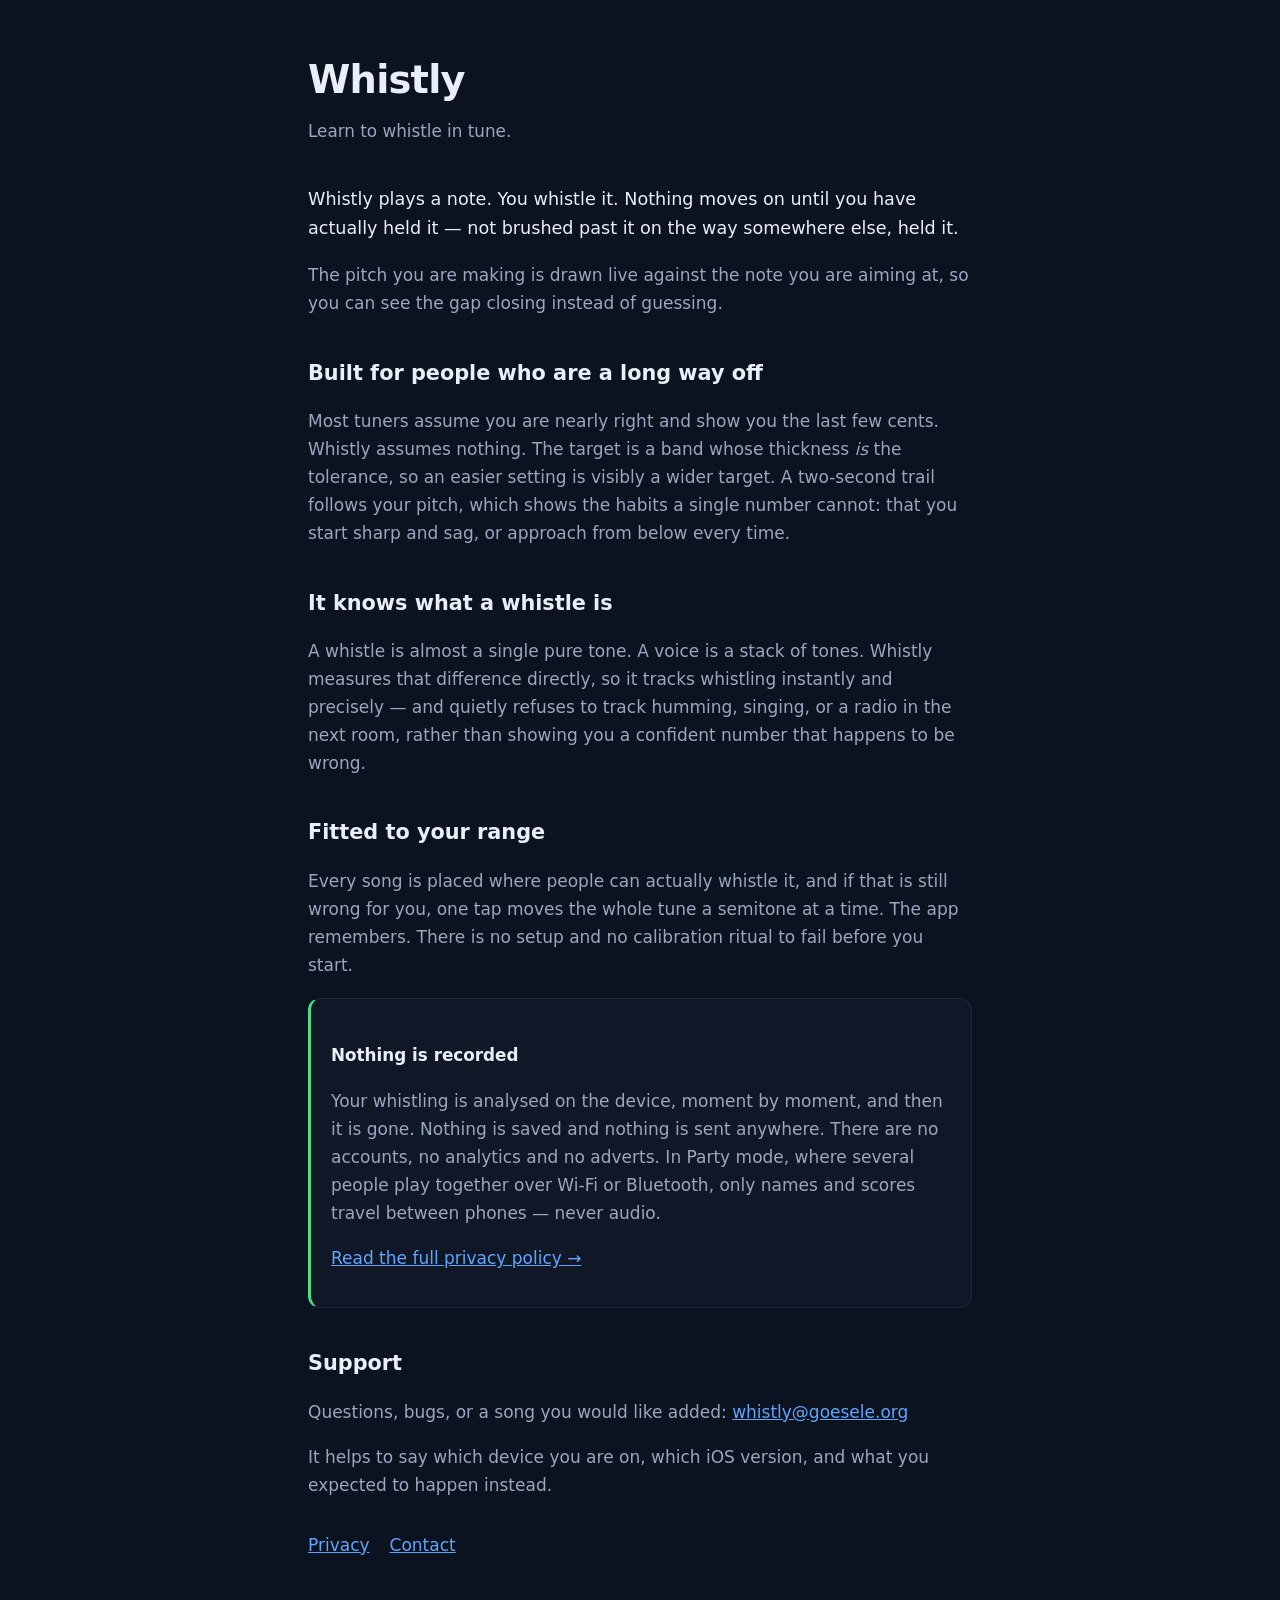
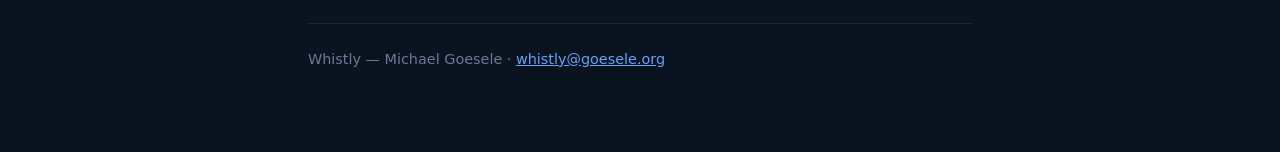
==== index.html @ dcd9896a "The Whistly site: landing, support, and privacy policy Static HTML and one stylesheet. No build step" ====
<!doctype html>
<html lang="en">
<head>
<meta charset="utf-8">
<meta name="viewport" content="width=device-width, initial-scale=1">
<title>Whistly — learn to whistle in tune</title>
<meta name="description" content="Whistly teaches you to whistle in tune. It shows your pitch live against the note you are aiming at, and never records anything.">
<link rel="stylesheet" href="style.css">
</head>
<body>
<div class="wrap">

<header>
  <h1>Whistly</h1>
  <p class="tag">Learn to whistle in tune.</p>
</header>

<p class="lede">Whistly plays a note. You whistle it. Nothing moves on until you have
actually held it — not brushed past it on the way somewhere else, held it.</p>

<p>The pitch you are making is drawn live against the note you are aiming at, so you
can see the gap closing instead of guessing.</p>

<h2>Built for people who are a long way off</h2>

<p>Most tuners assume you are nearly right and show you the last few cents. Whistly
assumes nothing. The target is a band whose thickness <em>is</em> the tolerance, so an
easier setting is visibly a wider target. A two-second trail follows your pitch, which
shows the habits a single number cannot: that you start sharp and sag, or approach from
below every time.</p>

<h2>It knows what a whistle is</h2>

<p>A whistle is almost a single pure tone. A voice is a stack of tones. Whistly measures
that difference directly, so it tracks whistling instantly and precisely — and quietly
refuses to track humming, singing, or a radio in the next room, rather than showing you a
confident number that happens to be wrong.</p>

<h2>Fitted to your range</h2>

<p>Every song is placed where people can actually whistle it, and if that is still wrong
for you, one tap moves the whole tune a semitone at a time. The app remembers. There is
no setup and no calibration ritual to fail before you start.</p>

<div class="panel short">
  <h3>Nothing is recorded</h3>
  <p>Your whistling is analysed on the device, moment by moment, and then it is gone.
  Nothing is saved and nothing is sent anywhere. There are no accounts, no analytics and
  no adverts. In Party mode, where several people play together over Wi-Fi or Bluetooth,
  only names and scores travel between phones — never audio.</p>
  <p><a href="privacy.html">Read the full privacy policy →</a></p>
</div>

<h2>Support</h2>

<p>Questions, bugs, or a song you would like added:
<a href="mailto:whistly@goesele.org">whistly@goesele.org</a></p>

<p>It helps to say which device you are on, which iOS version, and what you expected to
happen instead.</p>

<nav>
  <a href="privacy.html">Privacy</a>
  <a href="mailto:whistly@goesele.org">Contact</a>
</nav>

<footer>
  Whistly — Michael Goesele · <a href="mailto:whistly@goesele.org">whistly@goesele.org</a>
</footer>

</div>
</body>
</html>
---- style.css ----
/* Matches the app: same dark surface, same accent, same restraint. */
:root {
  --bg: #0b1220;
  --panel: #101828;
  --ink: #e9eef7;
  --muted: #9aa7bd;
  --dim: #6b7a94;
  --accent: #60a5fa;
  --green: #4ade80;
}
* { box-sizing: border-box; }
body {
  margin: 0;
  background: var(--bg);
  color: var(--ink);
  font: 17px/1.65 -apple-system, BlinkMacSystemFont, "Segoe UI", system-ui, sans-serif;
  -webkit-text-size-adjust: 100%;
}
.wrap { max-width: 44rem; margin: 0 auto; padding: 3rem 1.25rem 5rem; }
header { margin-bottom: 2.5rem; }
h1 { font-size: 2.4rem; margin: 0 0 .4rem; letter-spacing: -.02em; }
h2 { font-size: 1.3rem; margin: 2.4rem 0 .6rem; }
h3 { font-size: 1.05rem; margin: 1.6rem 0 .4rem; }
.tag { color: var(--muted); font-size: 1.05rem; margin: 0; }
p, li { color: var(--muted); }
strong { color: var(--ink); }
a { color: var(--accent); }
a:hover { color: #93c5fd; }
.panel {
  background: var(--panel);
  border: 1px solid rgba(255,255,255,.06);
  border-radius: 12px;
  padding: 1.1rem 1.25rem;
  margin: 1.2rem 0;
}
.lede { color: var(--ink); font-size: 1.1rem; }
.short { border-left: 3px solid var(--green); }
nav { margin-top: 2rem; display: flex; gap: 1.25rem; flex-wrap: wrap; }
footer {
  margin-top: 4rem; padding-top: 1.5rem;
  border-top: 1px solid rgba(255,255,255,.08);
  color: var(--dim); font-size: .9rem;
}
code { font-family: ui-monospace, SFMono-Regular, Menlo, monospace; font-size: .92em; }
ul { padding-left: 1.2rem; }
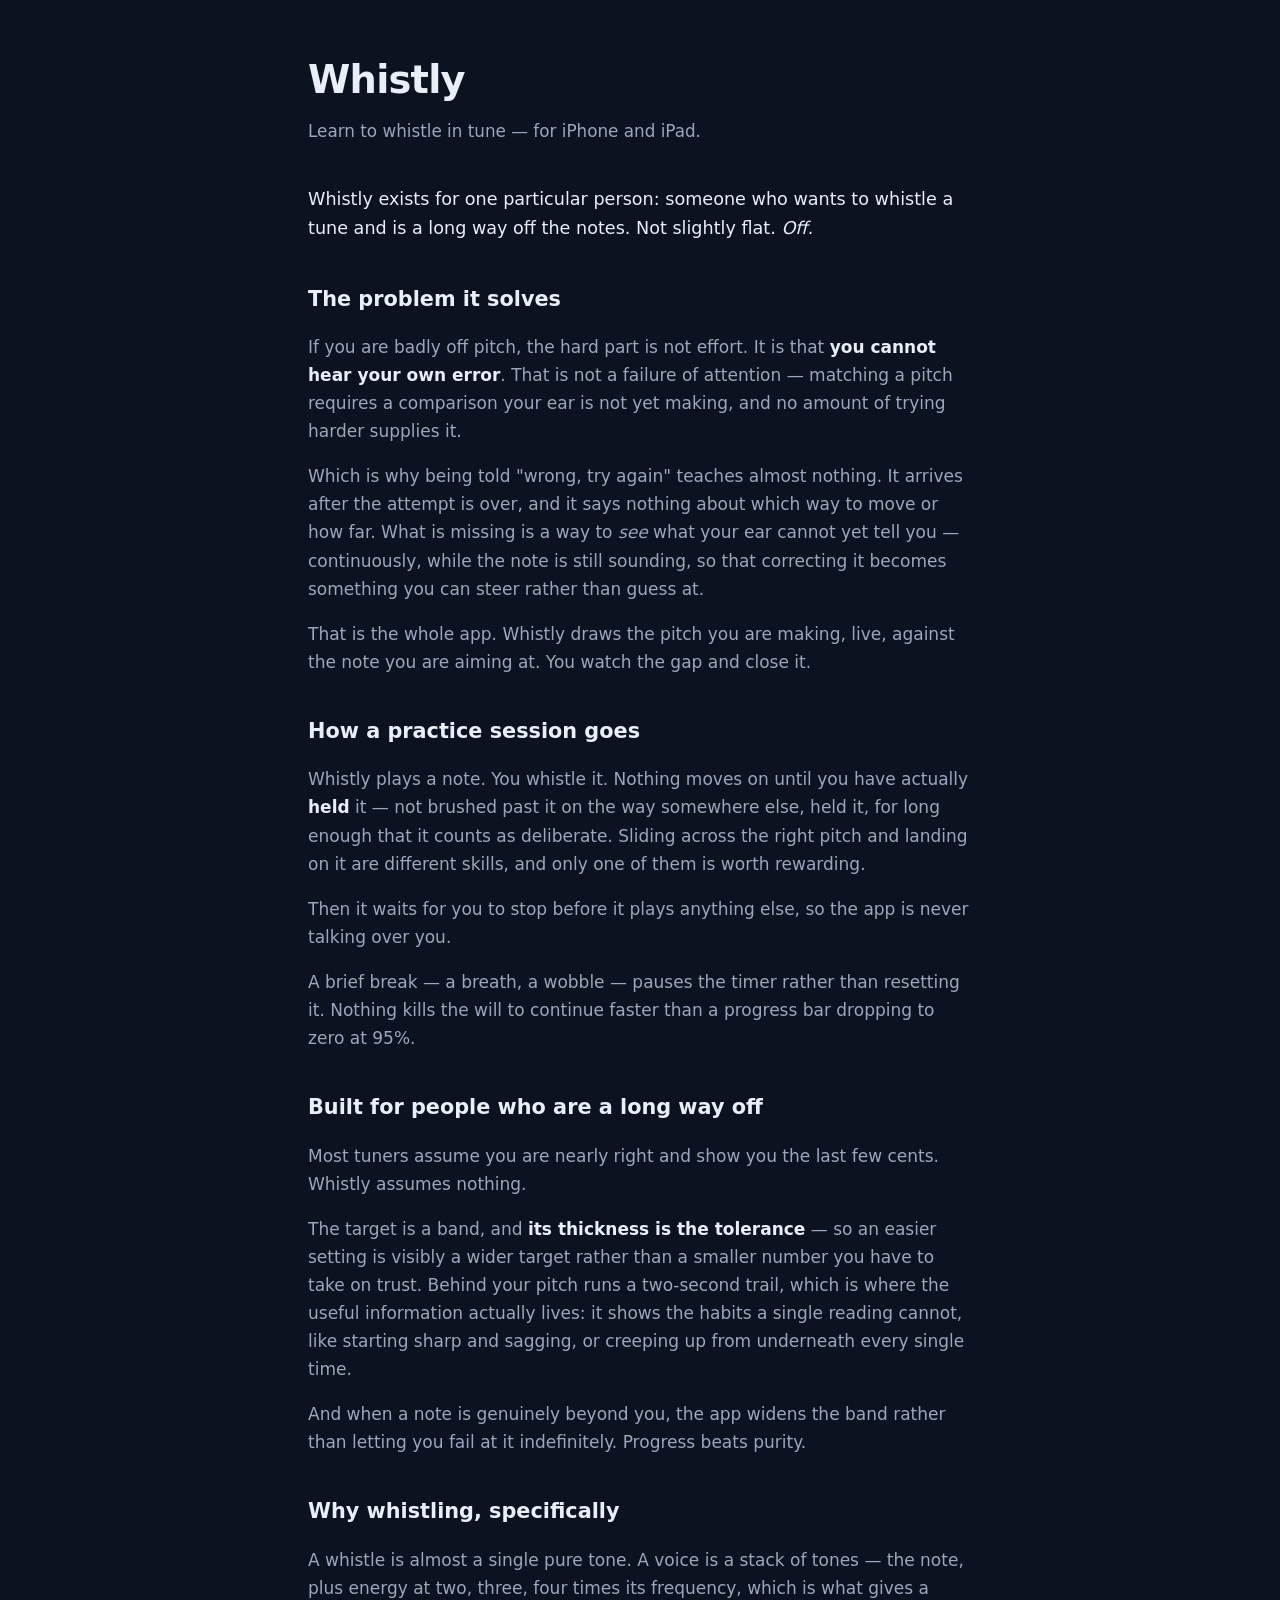
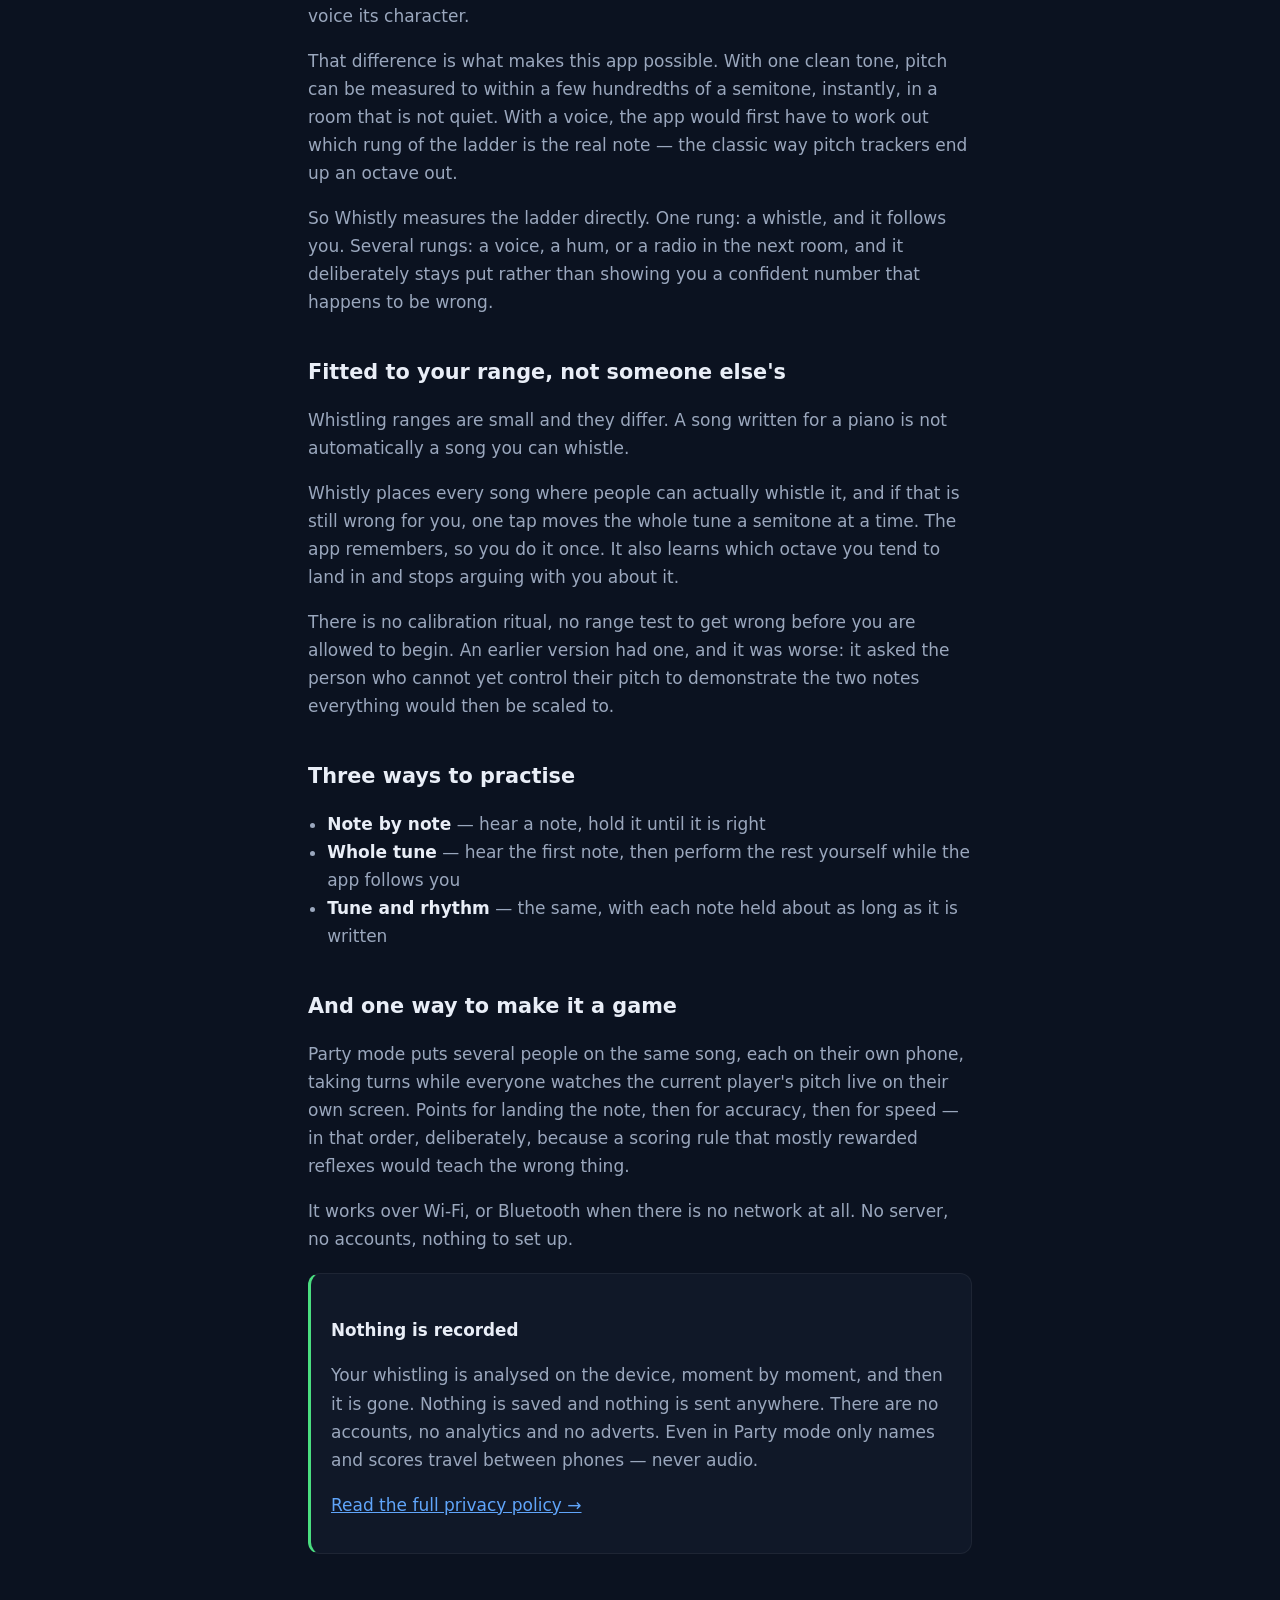
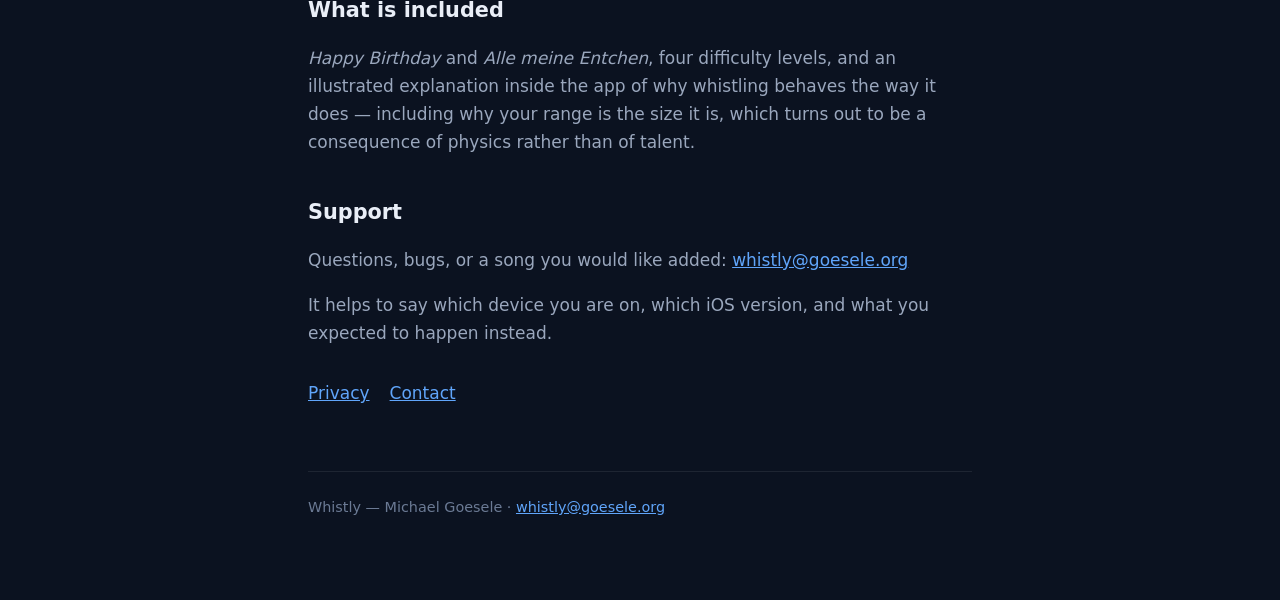
==== commit 9de81626: "Explain what the app is FOR, and drop the custom domain The landing page said what Whistly does in a" ====
--- a/index.html
+++ b/index.html
@@ -4,7 +4,7 @@
 <meta charset="utf-8">
 <meta name="viewport" content="width=device-width, initial-scale=1">
 <title>Whistly — learn to whistle in tune</title>
-<meta name="description" content="Whistly teaches you to whistle in tune. It shows your pitch live against the note you are aiming at, and never records anything.">
+<meta name="description" content="Whistly teaches you to whistle in tune. It shows your pitch live against the note you are aiming at, waits until you have actually held it, and never records anything.">
 <link rel="stylesheet" href="style.css">
 </head>
 <body>
@@ -12,44 +12,119 @@
 
 <header>
   <h1>Whistly</h1>
-  <p class="tag">Learn to whistle in tune.</p>
+  <p class="tag">Learn to whistle in tune — for iPhone and iPad.</p>
 </header>
 
-<p class="lede">Whistly plays a note. You whistle it. Nothing moves on until you have
-actually held it — not brushed past it on the way somewhere else, held it.</p>
+<p class="lede">Whistly exists for one particular person: someone who wants to whistle a
+tune and is a long way off the notes. Not slightly flat. <em>Off.</em></p>
 
-<p>The pitch you are making is drawn live against the note you are aiming at, so you
-can see the gap closing instead of guessing.</p>
+<h2>The problem it solves</h2>
+
+<p>If you are badly off pitch, the hard part is not effort. It is that <strong>you cannot
+hear your own error</strong>. That is not a failure of attention — matching a pitch
+requires a comparison your ear is not yet making, and no amount of trying harder supplies
+it.</p>
+
+<p>Which is why being told "wrong, try again" teaches almost nothing. It arrives after
+the attempt is over, and it says nothing about which way to move or how far. What is
+missing is a way to <em>see</em> what your ear cannot yet tell you — continuously, while
+the note is still sounding, so that correcting it becomes something you can steer rather
+than guess at.</p>
+
+<p>That is the whole app. Whistly draws the pitch you are making, live, against the note
+you are aiming at. You watch the gap and close it.</p>
+
+<h2>How a practice session goes</h2>
+
+<p>Whistly plays a note. You whistle it. Nothing moves on until you have actually
+<strong>held</strong> it — not brushed past it on the way somewhere else, held it, for
+long enough that it counts as deliberate. Sliding across the right pitch and landing on
+it are different skills, and only one of them is worth rewarding.</p>
+
+<p>Then it waits for you to stop before it plays anything else, so the app is never
+talking over you.</p>
+
+<p>A brief break — a breath, a wobble — pauses the timer rather than resetting it.
+Nothing kills the will to continue faster than a progress bar dropping to zero at 95%.</p>
 
 <h2>Built for people who are a long way off</h2>
 
 <p>Most tuners assume you are nearly right and show you the last few cents. Whistly
-assumes nothing. The target is a band whose thickness <em>is</em> the tolerance, so an
-easier setting is visibly a wider target. A two-second trail follows your pitch, which
-shows the habits a single number cannot: that you start sharp and sag, or approach from
-below every time.</p>
+assumes nothing.</p>
 
-<h2>It knows what a whistle is</h2>
+<p>The target is a band, and <strong>its thickness is the tolerance</strong> — so an
+easier setting is visibly a wider target rather than a smaller number you have to take on
+trust. Behind your pitch runs a two-second trail, which is where the useful information
+actually lives: it shows the habits a single reading cannot, like starting sharp and
+sagging, or creeping up from underneath every single time.</p>
 
-<p>A whistle is almost a single pure tone. A voice is a stack of tones. Whistly measures
-that difference directly, so it tracks whistling instantly and precisely — and quietly
-refuses to track humming, singing, or a radio in the next room, rather than showing you a
-confident number that happens to be wrong.</p>
+<p>And when a note is genuinely beyond you, the app widens the band rather than letting
+you fail at it indefinitely. Progress beats purity.</p>
 
-<h2>Fitted to your range</h2>
+<h2>Why whistling, specifically</h2>
 
-<p>Every song is placed where people can actually whistle it, and if that is still wrong
-for you, one tap moves the whole tune a semitone at a time. The app remembers. There is
-no setup and no calibration ritual to fail before you start.</p>
+<p>A whistle is almost a single pure tone. A voice is a stack of tones — the note, plus
+energy at two, three, four times its frequency, which is what gives a voice its
+character.</p>
+
+<p>That difference is what makes this app possible. With one clean tone, pitch can be
+measured to within a few hundredths of a semitone, instantly, in a room that is not
+quiet. With a voice, the app would first have to work out which rung of the ladder is the
+real note — the classic way pitch trackers end up an octave out.</p>
+
+<p>So Whistly measures the ladder directly. One rung: a whistle, and it follows you.
+Several rungs: a voice, a hum, or a radio in the next room, and it deliberately stays put
+rather than showing you a confident number that happens to be wrong.</p>
+
+<h2>Fitted to your range, not someone else's</h2>
+
+<p>Whistling ranges are small and they differ. A song written for a piano is not
+automatically a song you can whistle.</p>
+
+<p>Whistly places every song where people can actually whistle it, and if that is still
+wrong for you, one tap moves the whole tune a semitone at a time. The app remembers, so
+you do it once. It also learns which octave you tend to land in and stops arguing with
+you about it.</p>
+
+<p>There is no calibration ritual, no range test to get wrong before you are allowed to
+begin. An earlier version had one, and it was worse: it asked the person who cannot yet
+control their pitch to demonstrate the two notes everything would then be scaled to.</p>
+
+<h2>Three ways to practise</h2>
+
+<ul>
+  <li><strong>Note by note</strong> — hear a note, hold it until it is right</li>
+  <li><strong>Whole tune</strong> — hear the first note, then perform the rest yourself
+      while the app follows you</li>
+  <li><strong>Tune and rhythm</strong> — the same, with each note held about as long as
+      it is written</li>
+</ul>
+
+<h2>And one way to make it a game</h2>
+
+<p>Party mode puts several people on the same song, each on their own phone, taking turns
+while everyone watches the current player's pitch live on their own screen. Points for
+landing the note, then for accuracy, then for speed — in that order, deliberately, because
+a scoring rule that mostly rewarded reflexes would teach the wrong thing.</p>
+
+<p>It works over Wi-Fi, or Bluetooth when there is no network at all. No server, no
+accounts, nothing to set up.</p>
 
 <div class="panel short">
   <h3>Nothing is recorded</h3>
   <p>Your whistling is analysed on the device, moment by moment, and then it is gone.
   Nothing is saved and nothing is sent anywhere. There are no accounts, no analytics and
-  no adverts. In Party mode, where several people play together over Wi-Fi or Bluetooth,
-  only names and scores travel between phones — never audio.</p>
+  no adverts. Even in Party mode only names and scores travel between phones — never
+  audio.</p>
   <p><a href="privacy.html">Read the full privacy policy →</a></p>
 </div>
+
+<h2>What is included</h2>
+
+<p><em>Happy Birthday</em> and <em>Alle meine Entchen</em>, four difficulty levels, and an
+illustrated explanation inside the app of why whistling behaves the way it does —
+including why your range is the size it is, which turns out to be a consequence of physics
+rather than of talent.</p>
 
 <h2>Support</h2>
 
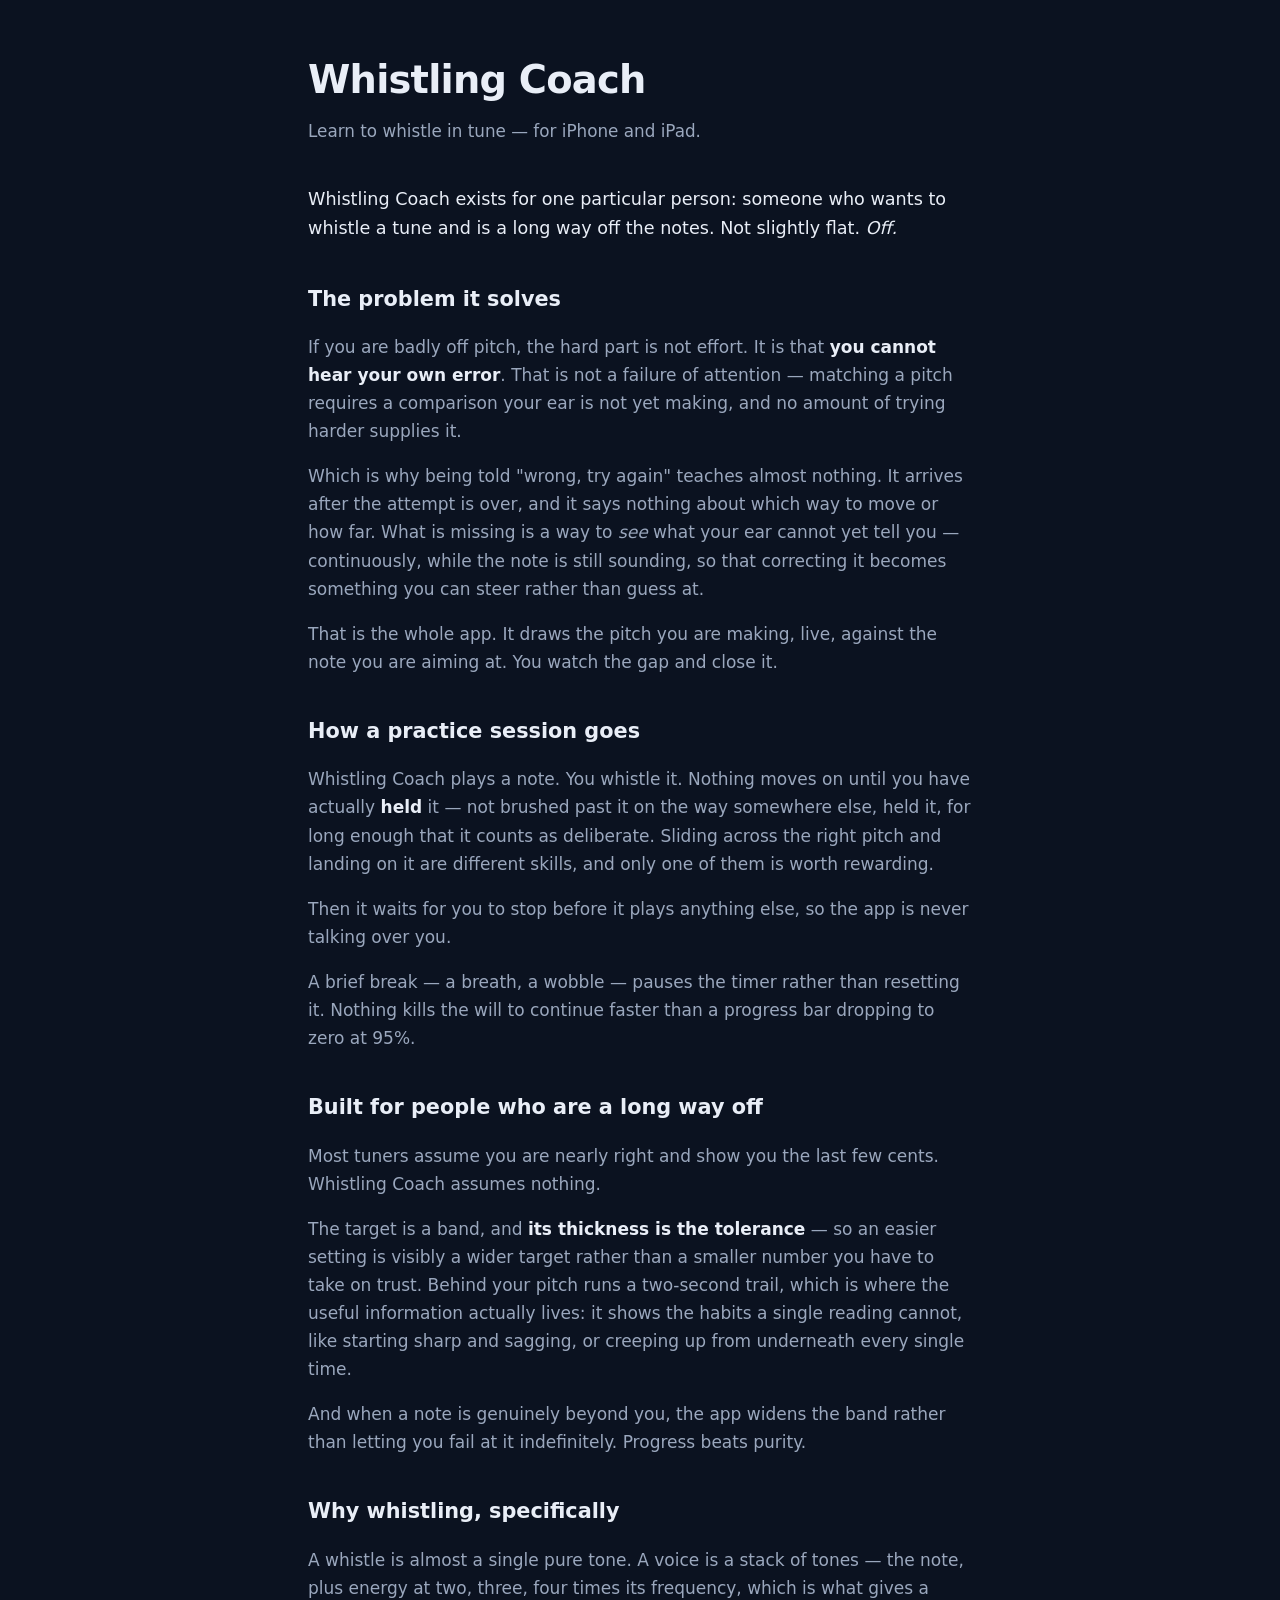
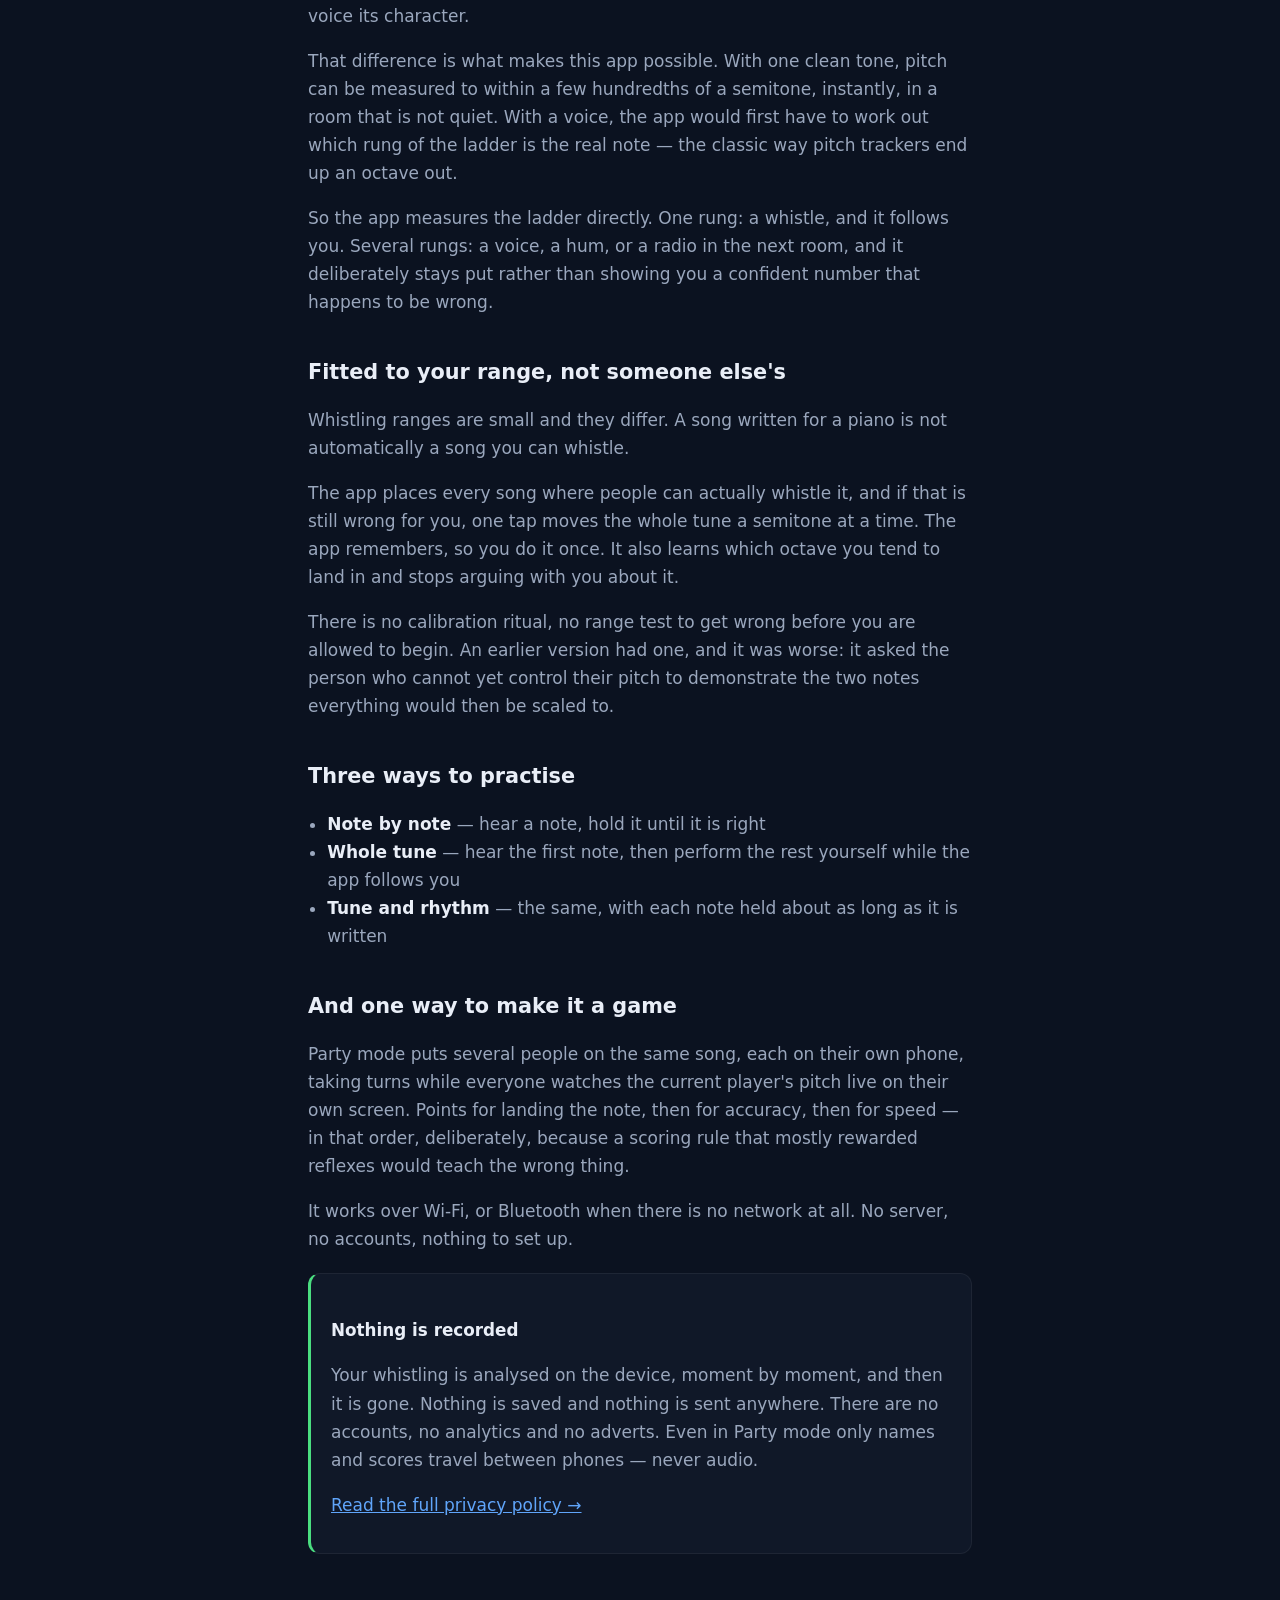
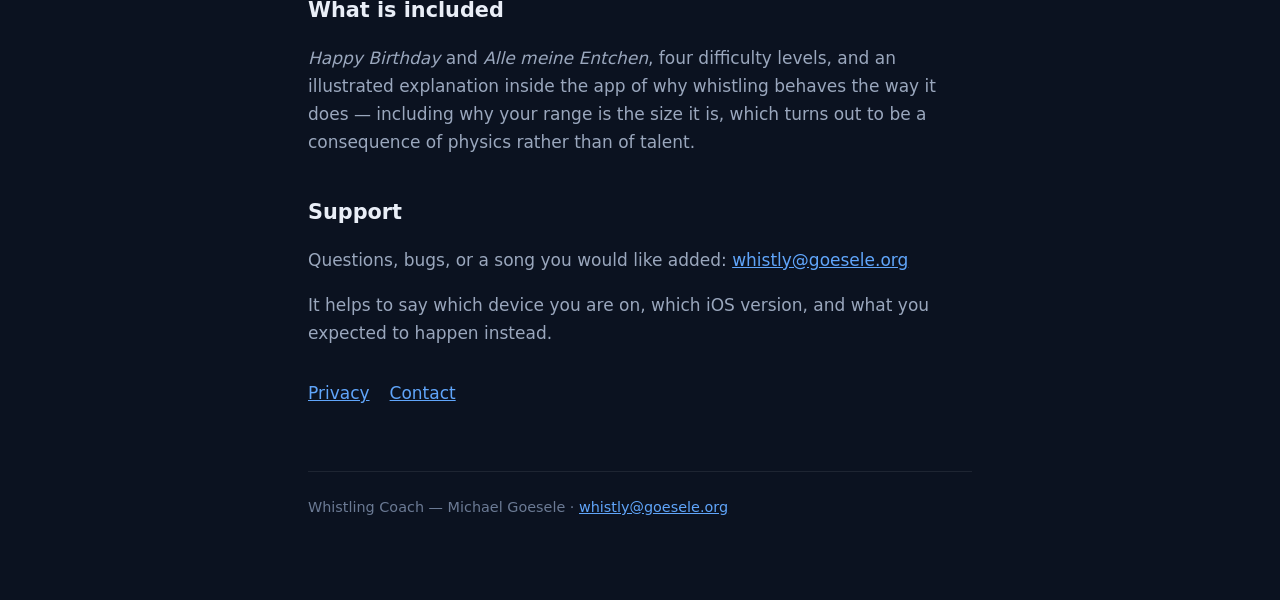
==== commit 8c94d6bd: "Rename to Whistling Coach "Whistly" was already taken in App Store Connect — reserved rather than sh" ====
--- a/index.html
+++ b/index.html
@@ -3,19 +3,19 @@
 <head>
 <meta charset="utf-8">
 <meta name="viewport" content="width=device-width, initial-scale=1">
-<title>Whistly — learn to whistle in tune</title>
-<meta name="description" content="Whistly teaches you to whistle in tune. It shows your pitch live against the note you are aiming at, waits until you have actually held it, and never records anything.">
+<title>Whistling Coach — learn to whistle in tune</title>
+<meta name="description" content="Whistling Coach teaches you to whistle in tune. It shows your pitch live against the note you are aiming at, waits until you have actually held it, and never records anything.">
 <link rel="stylesheet" href="style.css">
 </head>
 <body>
 <div class="wrap">
 
 <header>
-  <h1>Whistly</h1>
+  <h1>Whistling Coach</h1>
   <p class="tag">Learn to whistle in tune — for iPhone and iPad.</p>
 </header>
 
-<p class="lede">Whistly exists for one particular person: someone who wants to whistle a
+<p class="lede">Whistling Coach exists for one particular person: someone who wants to whistle a
 tune and is a long way off the notes. Not slightly flat. <em>Off.</em></p>
 
 <h2>The problem it solves</h2>
@@ -31,12 +31,12 @@
 the note is still sounding, so that correcting it becomes something you can steer rather
 than guess at.</p>
 
-<p>That is the whole app. Whistly draws the pitch you are making, live, against the note
+<p>That is the whole app. It draws the pitch you are making, live, against the note
 you are aiming at. You watch the gap and close it.</p>
 
 <h2>How a practice session goes</h2>
 
-<p>Whistly plays a note. You whistle it. Nothing moves on until you have actually
+<p>Whistling Coach plays a note. You whistle it. Nothing moves on until you have actually
 <strong>held</strong> it — not brushed past it on the way somewhere else, held it, for
 long enough that it counts as deliberate. Sliding across the right pitch and landing on
 it are different skills, and only one of them is worth rewarding.</p>
@@ -49,7 +49,7 @@
 
 <h2>Built for people who are a long way off</h2>
 
-<p>Most tuners assume you are nearly right and show you the last few cents. Whistly
+<p>Most tuners assume you are nearly right and show you the last few cents. Whistling Coach
 assumes nothing.</p>
 
 <p>The target is a band, and <strong>its thickness is the tolerance</strong> — so an
@@ -72,7 +72,7 @@
 quiet. With a voice, the app would first have to work out which rung of the ladder is the
 real note — the classic way pitch trackers end up an octave out.</p>
 
-<p>So Whistly measures the ladder directly. One rung: a whistle, and it follows you.
+<p>So the app measures the ladder directly. One rung: a whistle, and it follows you.
 Several rungs: a voice, a hum, or a radio in the next room, and it deliberately stays put
 rather than showing you a confident number that happens to be wrong.</p>
 
@@ -81,7 +81,7 @@
 <p>Whistling ranges are small and they differ. A song written for a piano is not
 automatically a song you can whistle.</p>
 
-<p>Whistly places every song where people can actually whistle it, and if that is still
+<p>The app places every song where people can actually whistle it, and if that is still
 wrong for you, one tap moves the whole tune a semitone at a time. The app remembers, so
 you do it once. It also learns which octave you tend to land in and stops arguing with
 you about it.</p>
@@ -140,7 +140,7 @@
 </nav>
 
 <footer>
-  Whistly — Michael Goesele · <a href="mailto:whistly@goesele.org">whistly@goesele.org</a>
+  Whistling Coach — Michael Goesele · <a href="mailto:whistly@goesele.org">whistly@goesele.org</a>
 </footer>
 
 </div>
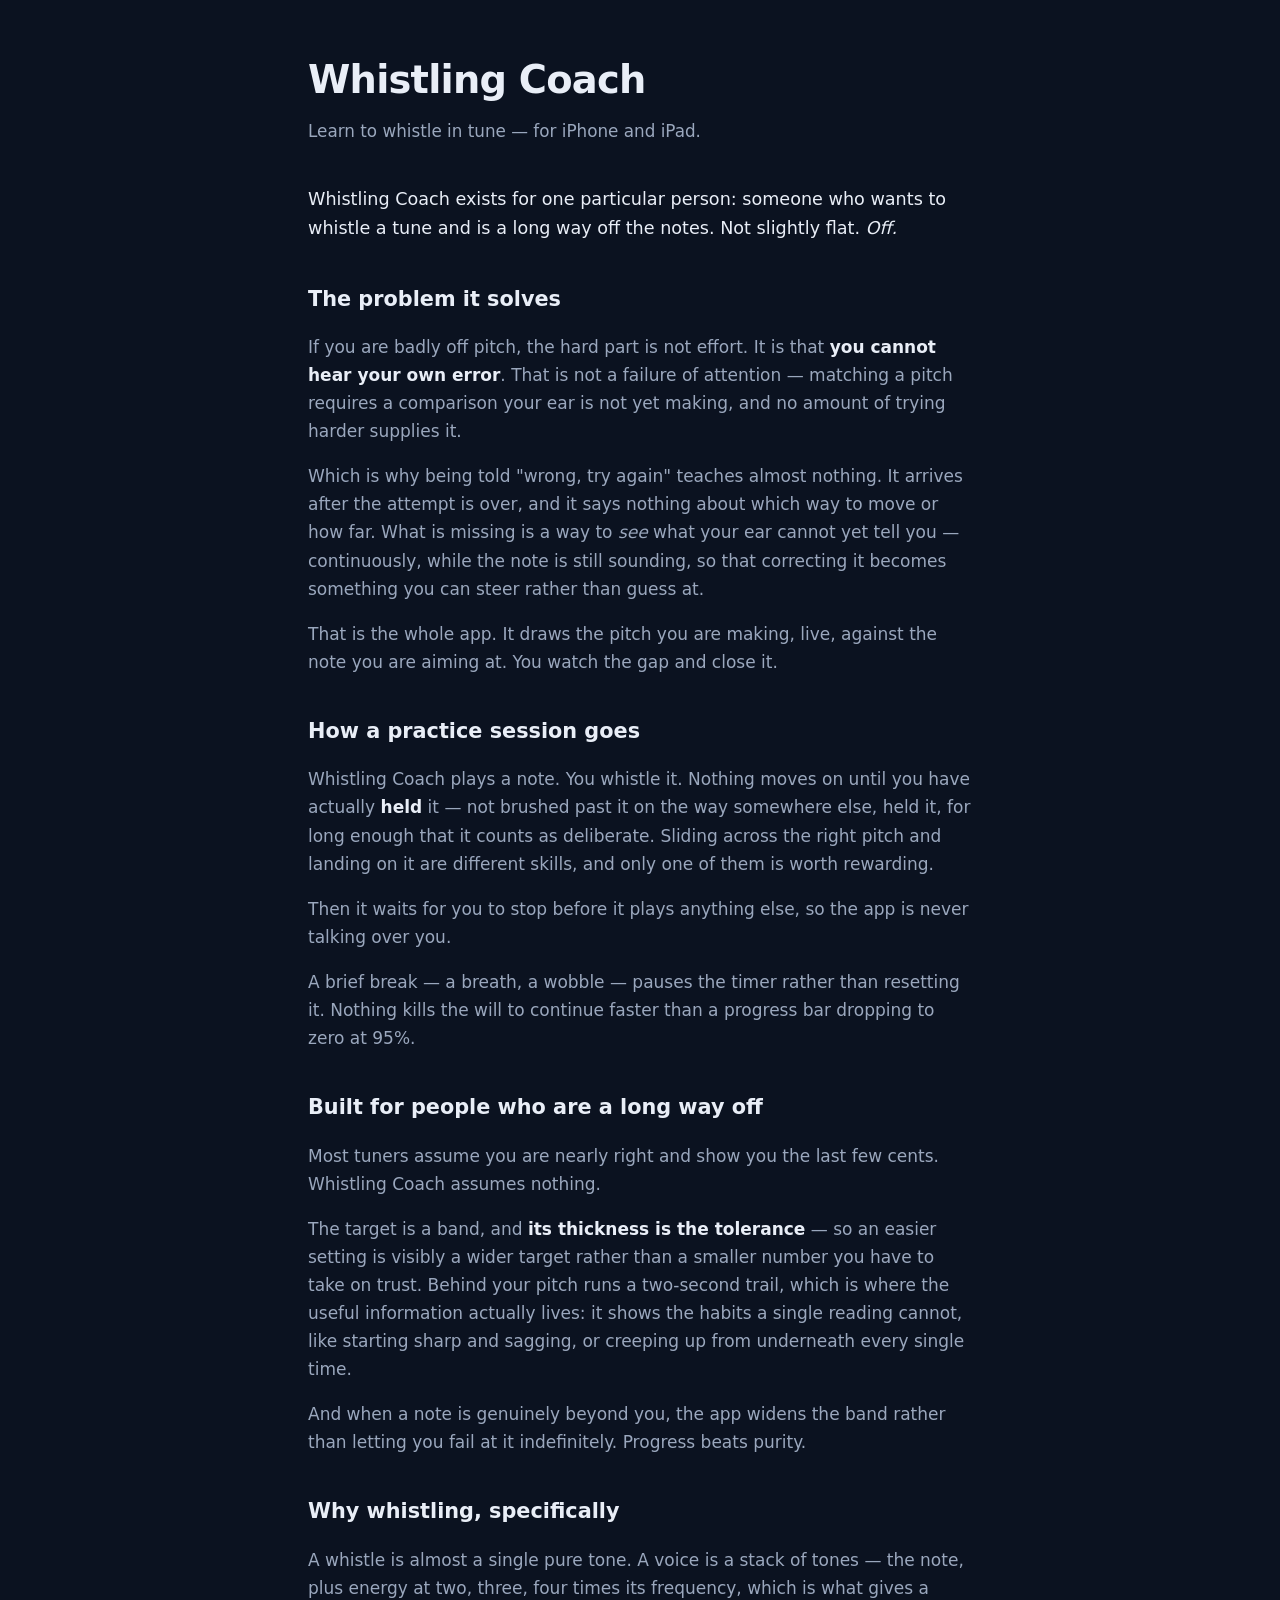
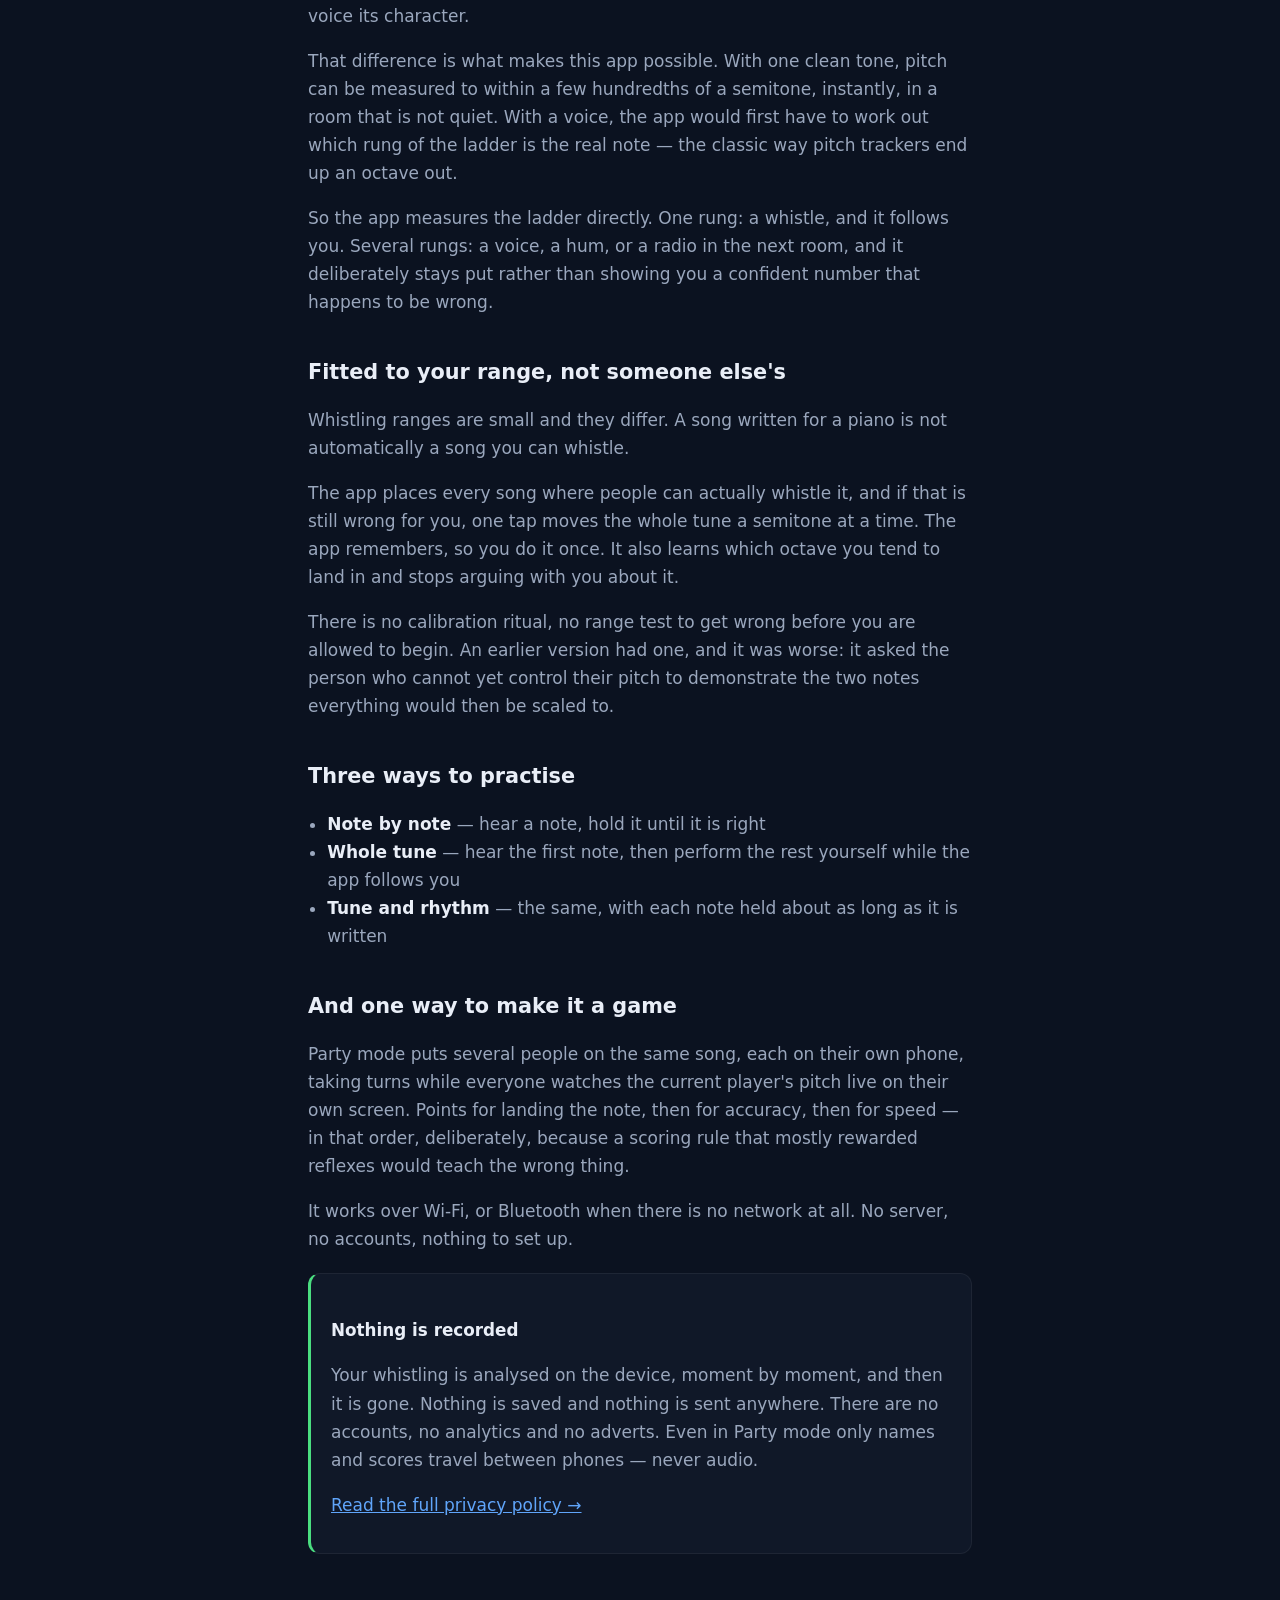
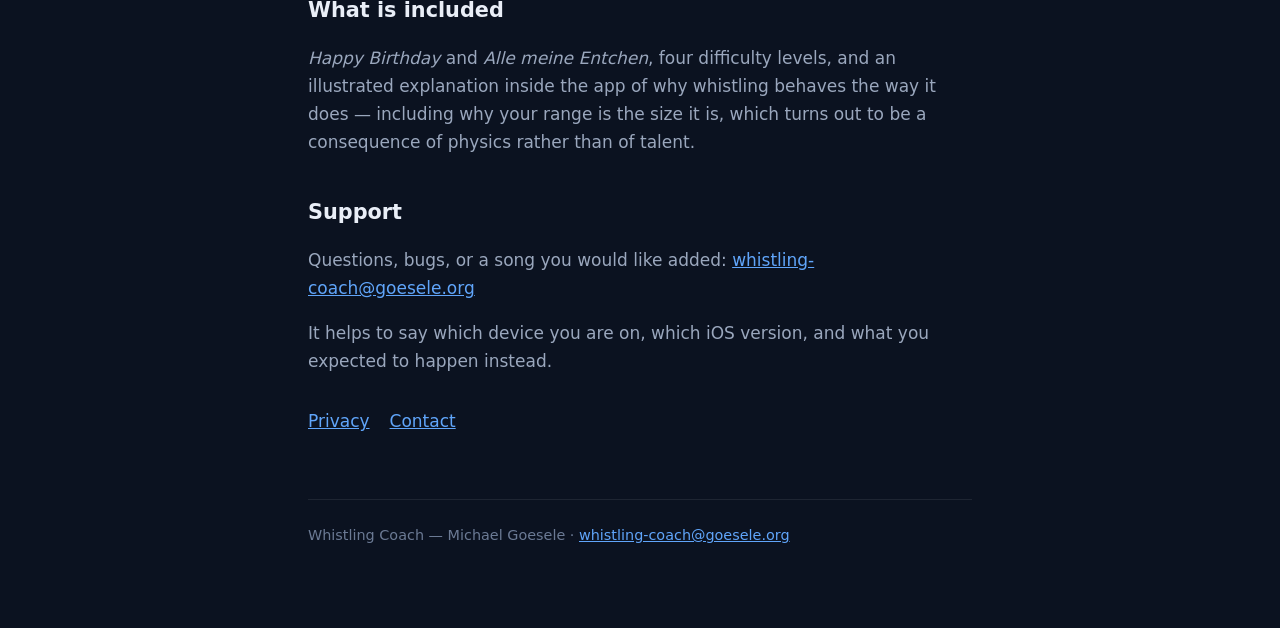
==== commit 51d5fc18: "Contact address is now whistling-coach@goesele.org Matches the app name. The old whistly@ address pr" ====
--- a/index.html
+++ b/index.html
@@ -129,18 +129,18 @@
 <h2>Support</h2>
 
 <p>Questions, bugs, or a song you would like added:
-<a href="mailto:whistly@goesele.org">whistly@goesele.org</a></p>
+<a href="mailto:whistling-coach@goesele.org">whistling-coach@goesele.org</a></p>
 
 <p>It helps to say which device you are on, which iOS version, and what you expected to
 happen instead.</p>
 
 <nav>
   <a href="privacy.html">Privacy</a>
-  <a href="mailto:whistly@goesele.org">Contact</a>
+  <a href="mailto:whistling-coach@goesele.org">Contact</a>
 </nav>
 
 <footer>
-  Whistling Coach — Michael Goesele · <a href="mailto:whistly@goesele.org">whistly@goesele.org</a>
+  Whistling Coach — Michael Goesele · <a href="mailto:whistling-coach@goesele.org">whistling-coach@goesele.org</a>
 </footer>
 
 </div>
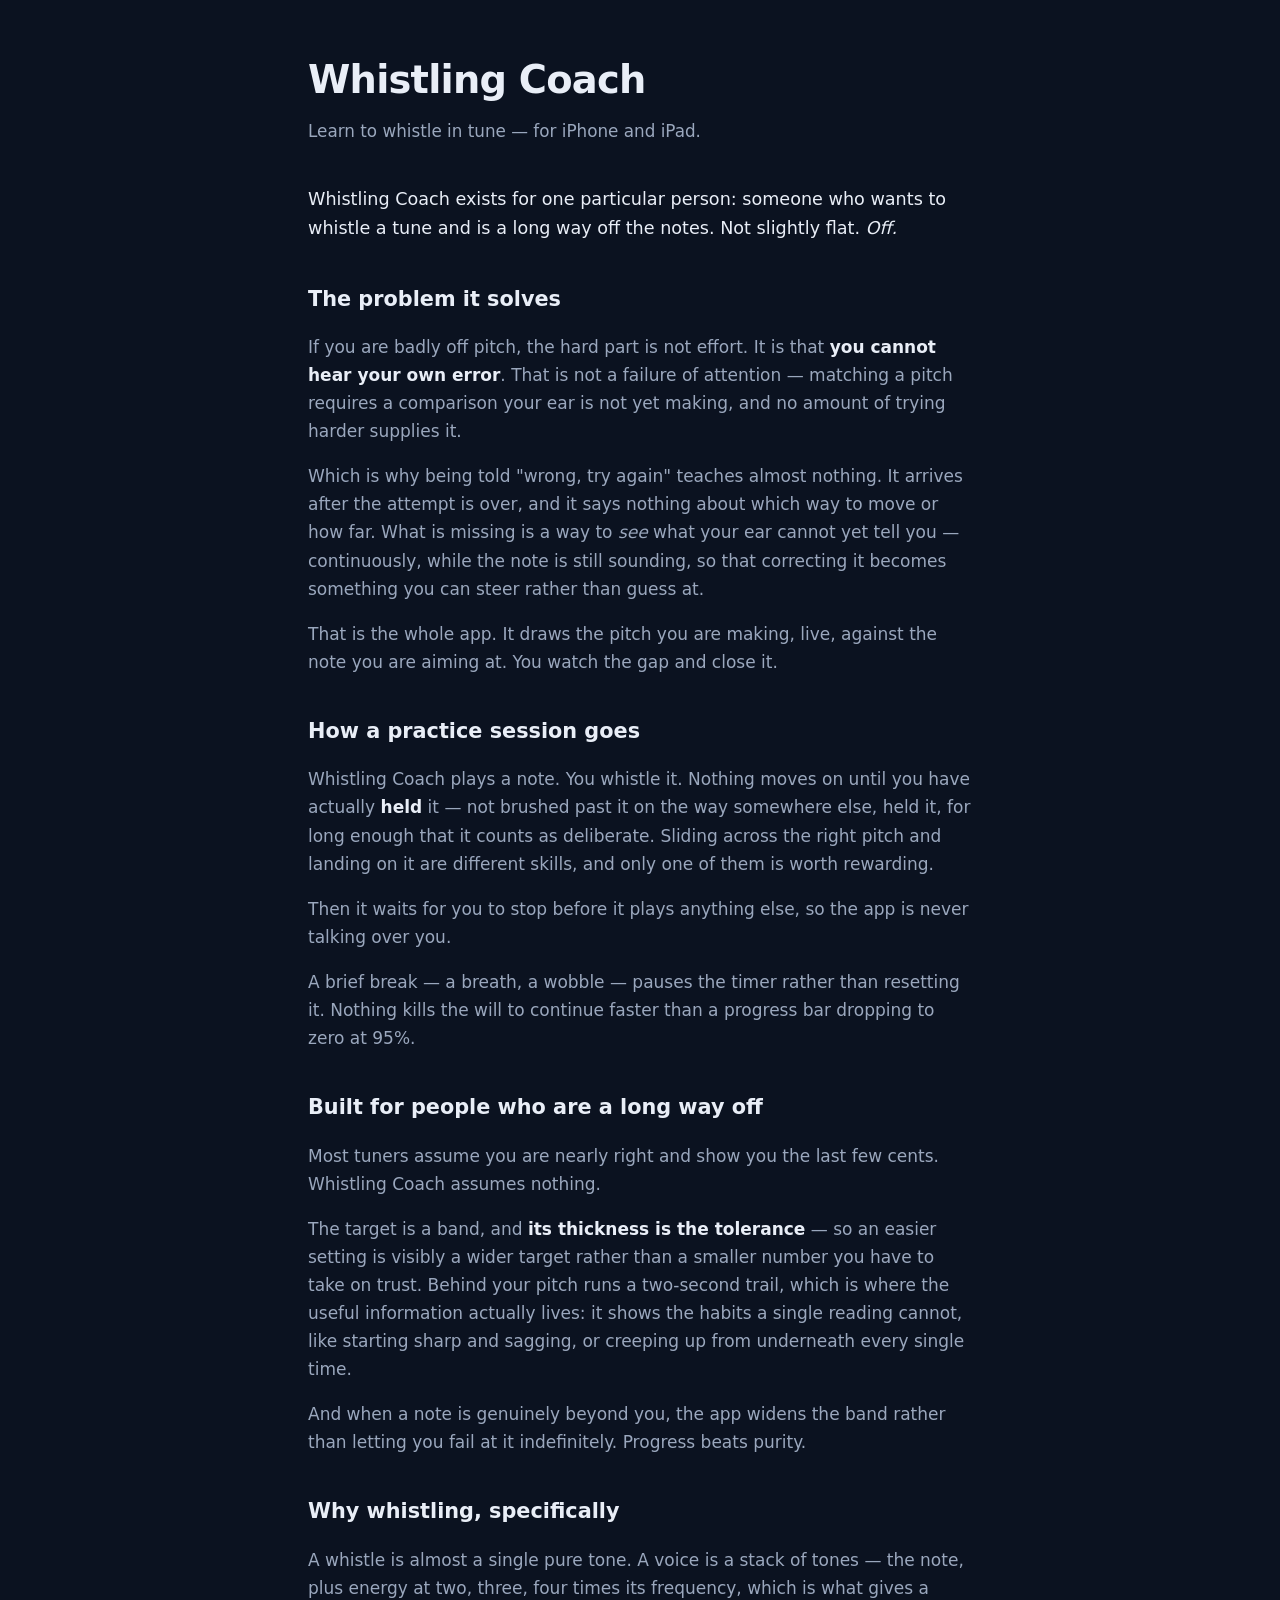
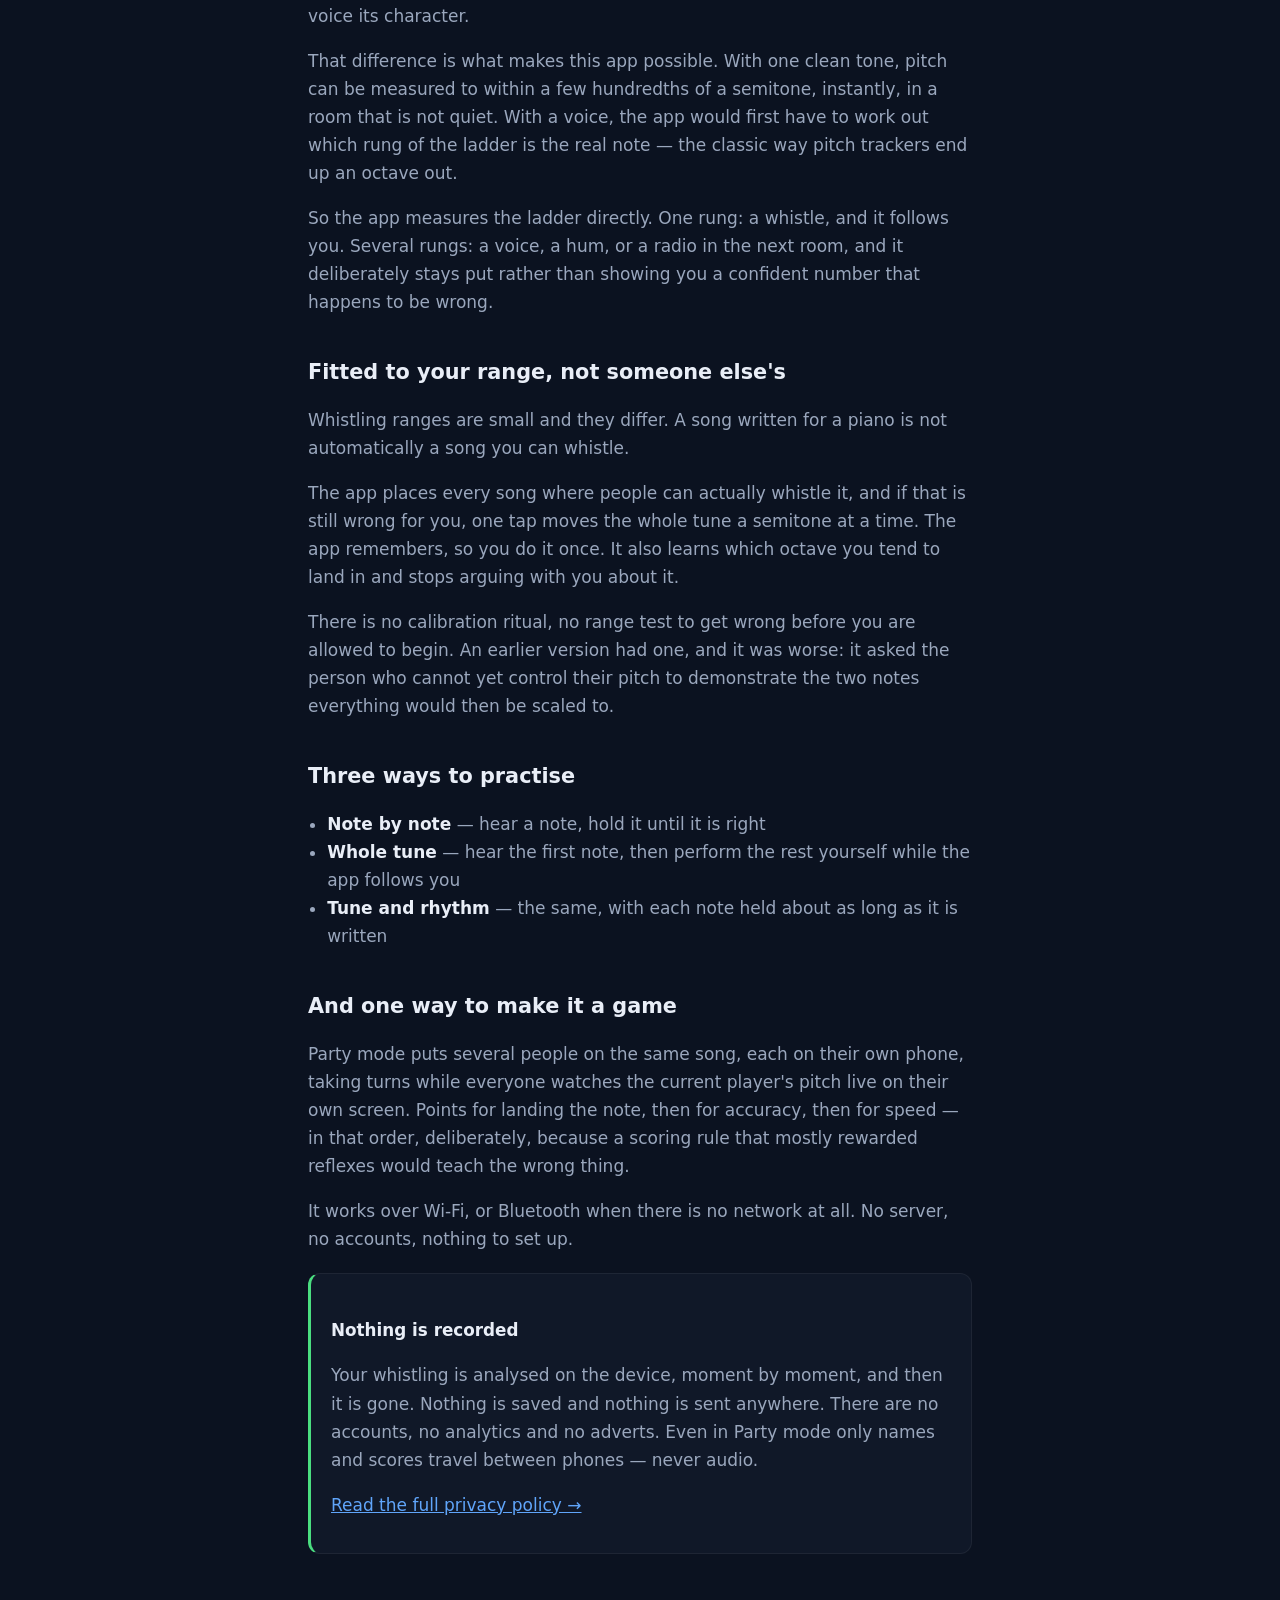
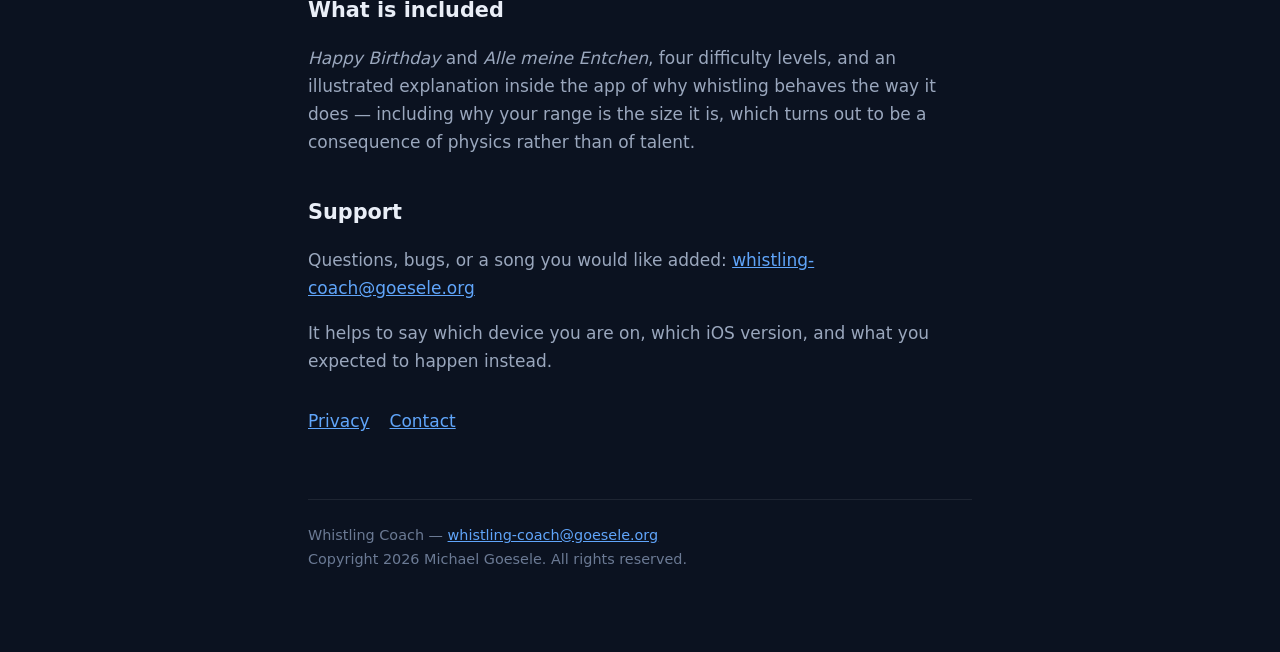
==== commit dbfddc1d: "Add a copyright line to the site footer Matches the Copyright field in App Store Connect: the year a" ====
--- a/index.html
+++ b/index.html
@@ -140,7 +140,8 @@
 </nav>
 
 <footer>
-  Whistling Coach — Michael Goesele · <a href="mailto:whistling-coach@goesele.org">whistling-coach@goesele.org</a>
+  Whistling Coach — <a href="mailto:whistling-coach@goesele.org">whistling-coach@goesele.org</a><br>
+  Copyright 2026 Michael Goesele. All rights reserved.
 </footer>
 
 </div>
